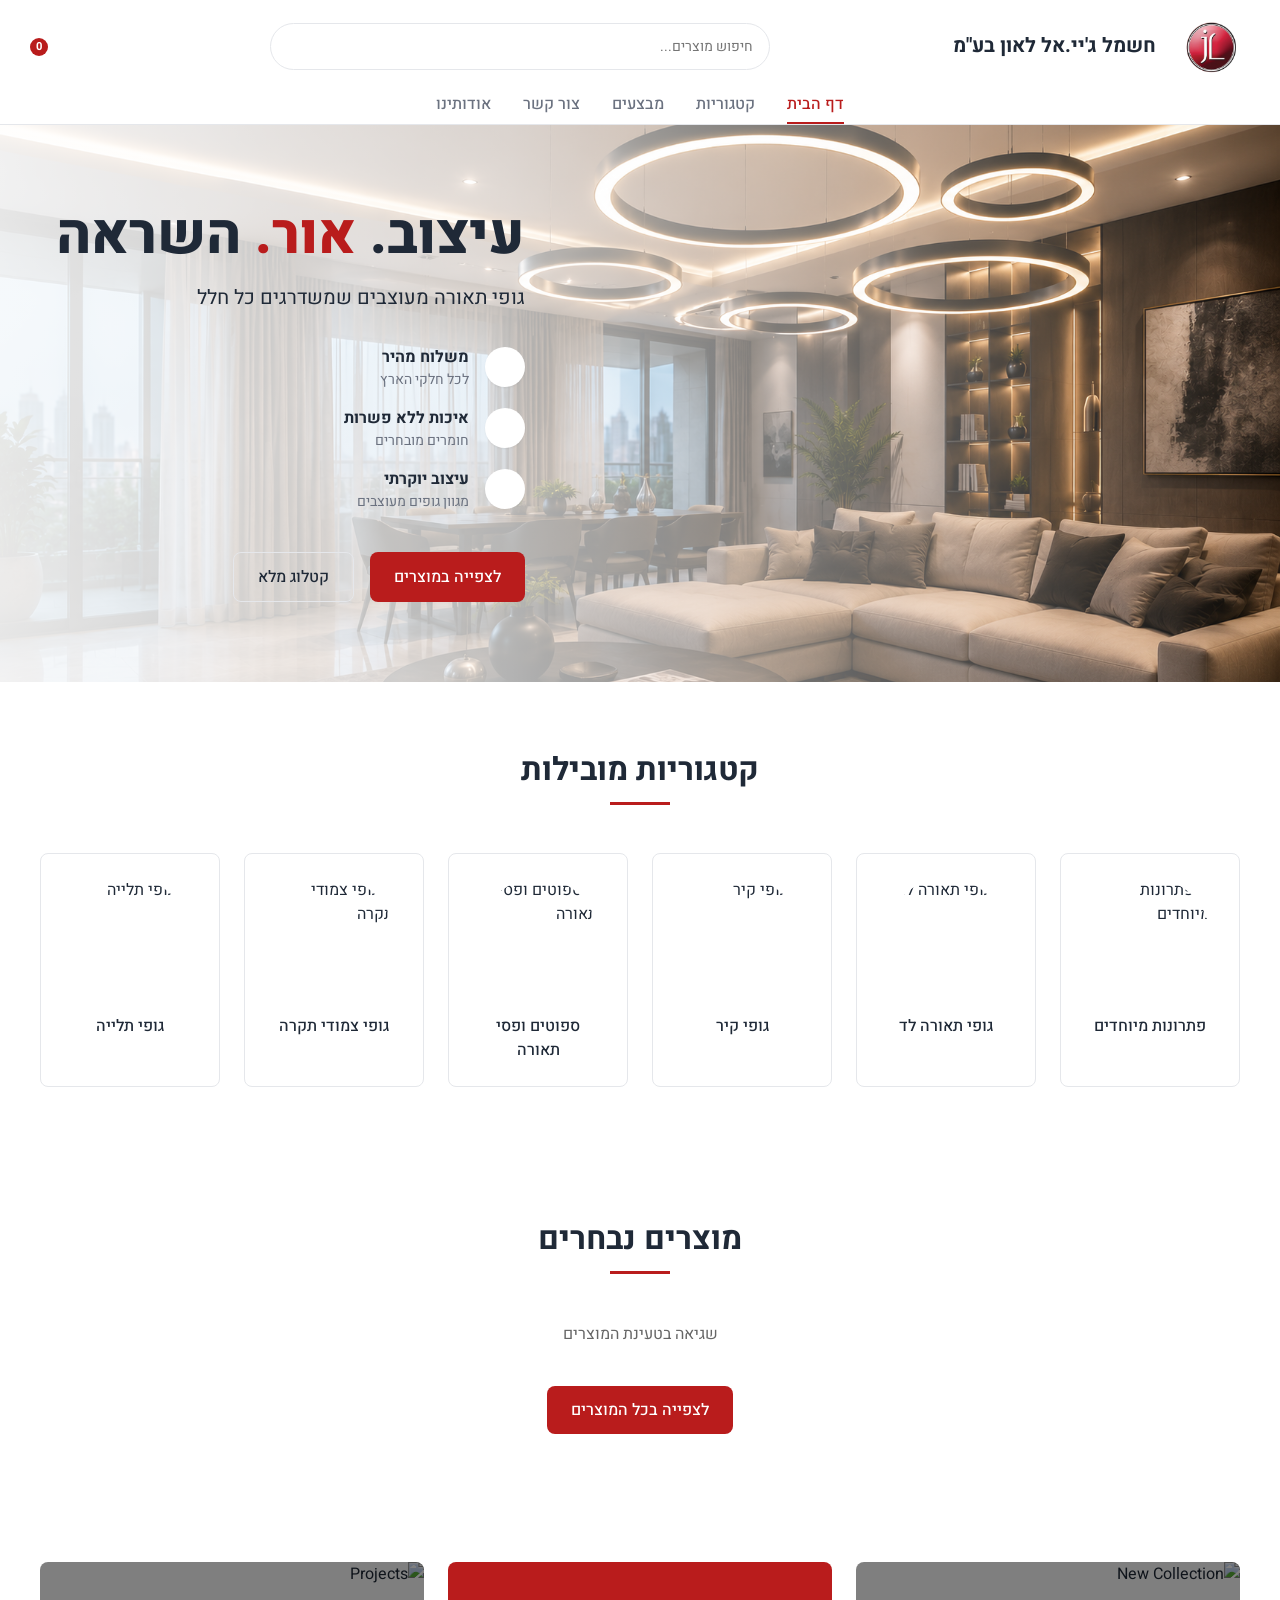
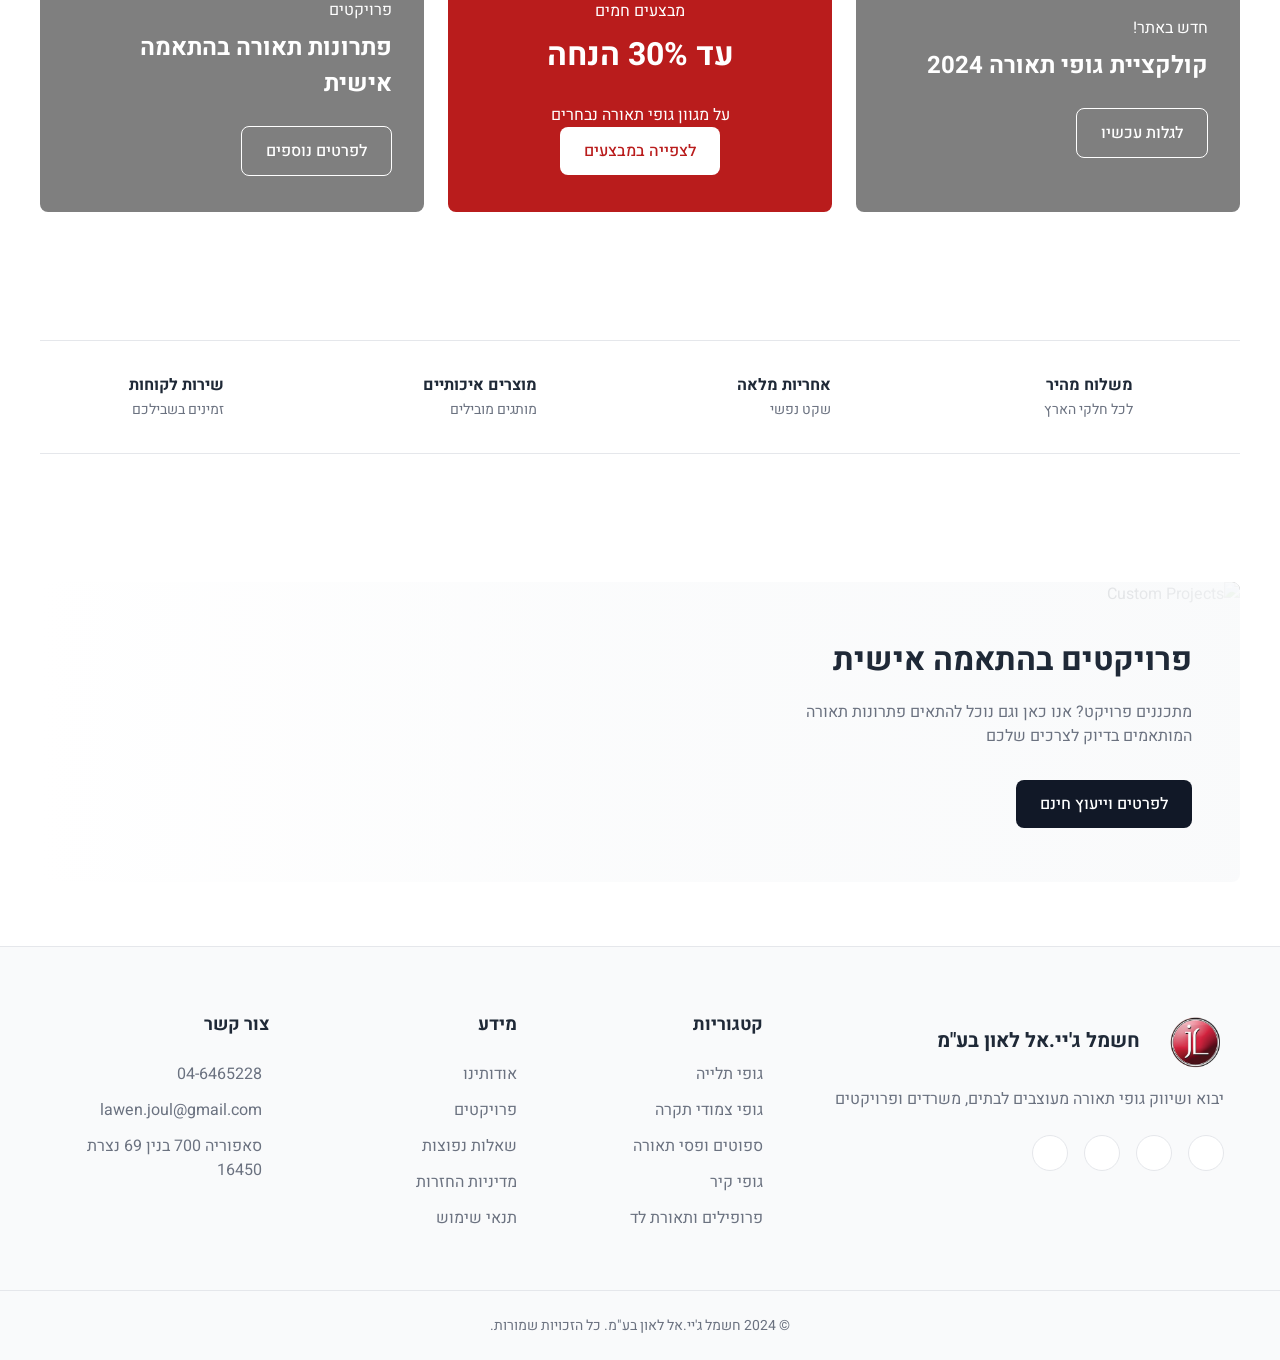
==== index.html @ 1ce2e482 "Add cache-busters to js files to override Vercel 24h cache" ====
<!DOCTYPE html>
<html lang="he" dir="rtl">

<head>
  <meta charset="UTF-8">
  <meta name="viewport" content="width=device-width, initial-scale=1.0">
  <title>חשמל ג'יי.אל לאון בע"מ | JL</title>

  <!-- Fonts -->
  <link rel="preconnect" href="https://fonts.googleapis.com">
  <link rel="preconnect" href="https://fonts.gstatic.com" crossorigin>
  <link href="https://fonts.googleapis.com/css2?family=Heebo:wght@300;400;500;700;800&display=swap" rel="stylesheet">

  <!-- Icons -->
  <script src="https://unpkg.com/@phosphor-icons/web"></script>

  <!-- Custom CSS -->
  <link rel="stylesheet" href="styles.css">
</head>

<body>

  <!-- Header -->
  <header class="header">
    <div class="header-top container">
      <div class="logo">
        <img src="image/Electric jl.png" alt="JL Logo" class="logo-img">
        <span class="logo-text">חשמל ג'יי.אל לאון בע"מ</span>
      </div>

      <div class="search-bar">
        <input type="text" placeholder="חיפוש מוצרים...">
        <i class="ph ph-magnifying-glass"></i>
      </div>

      <div class="header-actions">
        <a href="#" class="action-icon"><i class="ph ph-user"></i></a>
        <a href="#" class="action-icon"><i class="ph ph-heart"></i></a>
        <a href="#" class="action-icon cart-action">
          <i class="ph ph-shopping-cart"></i>
          <span class="cart-badge">0</span>
        </a>
      </div>
    </div>

    <nav class="header-nav container">
      <ul>
        <li><a href="index.html" class="active">דף הבית</a></li>
        <li><a href="categories.html">קטגוריות</a></li>
        <li><a href="sales.html">מבצעים</a></li>
        <li><a href="contact.html">צור קשר</a></li>
        <li><a href="about.html">אודותינו</a></li>

      </ul>
    </nav>
  </header>

  <!-- Hero Section -->
  <section class="hero">
    <div class="hero-bg">
      <img src="image/1.png" alt="Hero Background">
    </div>
    <div class="container hero-content">
      <div class="hero-text-box">
        <h1>עיצוב. <span class="text-red">אור.</span> השראה</h1>
        <p class="hero-subtitle">גופי תאורה מעוצבים שמשדרגים כל חלל</p>

        <div class="hero-features">
          <div class="feature-item">
            <div class="feature-icon"><i class="ph ph-truck"></i></div>
            <div class="feature-text">
              <strong>משלוח מהיר</strong>
              <span>לכל חלקי הארץ</span>
            </div>
          </div>
          <div class="feature-item">
            <div class="feature-icon"><i class="ph ph-shield-check"></i></div>
            <div class="feature-text">
              <strong>איכות ללא פשרות</strong>
              <span>חומרים מובחרים</span>
            </div>
          </div>
          <div class="feature-item">
            <div class="feature-icon"><i class="ph ph-sketch-logo"></i></div>
            <div class="feature-text">
              <strong>עיצוב יוקרתי</strong>
              <span>מגוון גופים מעוצבים</span>
            </div>
          </div>
        </div>

        <div class="hero-buttons">
          <a href="#" class="btn btn-primary">לצפייה במוצרים</a>
          <a href="#" class="btn btn-outline">קטלוג מלא</a>
        </div>
      </div>
    </div>
  </section>

  <!-- Top Categories Section -->
  <section class="categories section container">
    <div class="section-header">
      <h2 class="section-title">קטגוריות מובילות</h2>
      <div class="section-line"></div>
    </div>
    <div class="categories-grid">
      <!-- Category 1 -->
      <a href="#" class="category-card">
        <div class="category-img">
          <img src="https://images.unsplash.com/photo-1513506003901-1e6a229e9d15?q=80&w=400&auto=format&fit=crop"
            alt="פתרונות מיוחדים">
        </div>
        <div class="category-title">פתרונות מיוחדים</div>
      </a>
      <!-- Category 2 -->
      <a href="#" class="category-card">
        <div class="category-img">
          <img src="https://images.unsplash.com/photo-1540932239986-30128078f3b5?q=80&w=400&auto=format&fit=crop"
            alt="גופי תאורה לד">
        </div>
        <div class="category-title">גופי תאורה לד</div>
      </a>
      <!-- Category 3 -->
      <a href="#" class="category-card">
        <div class="category-img">
          <img src="https://images.unsplash.com/photo-1505691938895-1758d7feb511?q=80&w=400&auto=format&fit=crop"
            alt="גופי קיר">
        </div>
        <div class="category-title">גופי קיר</div>
      </a>
      <!-- Category 4 -->
      <a href="#" class="category-card">
        <div class="category-img">
          <img src="https://images.unsplash.com/photo-1524061614234-8449637d56ce?q=80&w=400&auto=format&fit=crop"
            alt="ספוטים ופסי תאורה">
        </div>
        <div class="category-title">ספוטים ופסי תאורה</div>
      </a>
      <!-- Category 5 -->
      <a href="#" class="category-card">
        <div class="category-img">
          <img src="https://images.unsplash.com/photo-1519710164239-da123dc03ef4?q=80&w=400&auto=format&fit=crop"
            alt="גופי צמודי תקרה">
        </div>
        <div class="category-title">גופי צמודי תקרה</div>
      </a>
      <!-- Category 6 -->
      <a href="#" class="category-card">
        <div class="category-img">
          <img src="https://images.unsplash.com/photo-1565814329452-e1efa11c5e89?q=80&w=400&auto=format&fit=crop"
            alt="גופי תלייה">
        </div>
        <div class="category-title">גופי תלייה</div>
      </a>
    </div>
  </section>

  <!-- Featured Products Section -->
  <section class="featured-products section container">
    <div class="section-header">
      <h2 class="section-title">מוצרים נבחרים</h2>
      <div class="section-line"></div>
    </div>

    <div class="products-grid" id="featured-products-grid">
      <!-- Products loaded dynamically from database -->
      <div class="product-card skeleton-card"><div class="product-img skeleton-img"></div><div class="skeleton-text"></div><div class="skeleton-price"></div></div>
      <div class="product-card skeleton-card"><div class="product-img skeleton-img"></div><div class="skeleton-text"></div><div class="skeleton-price"></div></div>
      <div class="product-card skeleton-card"><div class="product-img skeleton-img"></div><div class="skeleton-text"></div><div class="skeleton-price"></div></div>
      <div class="product-card skeleton-card"><div class="product-img skeleton-img"></div><div class="skeleton-text"></div><div class="skeleton-price"></div></div>
    </div>

    <div class="text-center" style="margin-top: 40px;">
      <a href="#" class="btn btn-primary">לצפייה בכל המוצרים</a>
    </div>
  </section>

  <!-- Promo Banners -->
  <section class="promo-banners section container">
    <div class="banners-grid">
      <!-- Banner 1: New Collection -->
      <div class="banner banner-dark">
        <div class="banner-bg">
          <img src="https://images.unsplash.com/photo-1519710164239-da123dc03ef4?q=80&w=600&auto=format&fit=crop"
            alt="New Collection">
        </div>
        <div class="banner-content">
          <h4>חדש באתר!</h4>
          <h3>קולקציית גופי תאורה 2024</h3>
          <a href="#" class="btn btn-outline-white">לגלות עכשיו</a>
        </div>
      </div>

      <!-- Banner 2: Sale -->
      <div class="banner banner-red">
        <div class="banner-content text-center">
          <h4>מבצעים חמים</h4>
          <h3 class="display-discount">עד 30% הנחה</h3>
          <p>על מגוון גופי תאורה נבחרים</p>
          <a href="#" class="btn btn-white">לצפייה במבצעים</a>
        </div>
      </div>

      <!-- Banner 3: Projects -->
      <div class="banner banner-dark">
        <div class="banner-bg">
          <img src="https://images.unsplash.com/photo-1600585154340-be6161a56a0c?q=80&w=600&auto=format&fit=crop"
            alt="Projects">
        </div>
        <div class="banner-content">
          <h4>פרויקטים</h4>
          <h3>פתרונות תאורה בהתאמה אישית</h3>
          <a href="#" class="btn btn-outline-white">לפרטים נוספים</a>
        </div>
      </div>
    </div>
  </section>

  <!-- Info Bar -->
  <div class="info-bar container section">
    <div class="info-grid">
      <div class="info-item">
        <i class="ph ph-truck"></i>
        <div>
          <strong>משלוח מהיר</strong>
          <span>לכל חלקי הארץ</span>
        </div>
      </div>
      <div class="info-item">
        <i class="ph ph-shield-check"></i>
        <div>
          <strong>אחריות מלאה</strong>
          <span>שקט נפשי</span>
        </div>
      </div>
      <div class="info-item">
        <i class="ph ph-medal"></i>
        <div>
          <strong>מוצרים איכותיים</strong>
          <span>מותגים מובילים</span>
        </div>
      </div>
      <div class="info-item">
        <i class="ph ph-headset"></i>
        <div>
          <strong>שירות לקוחות</strong>
          <span>זמינים בשבילכם</span>
        </div>
      </div>
    </div>
  </div>

  <!-- Custom Projects Section -->
  <section class="custom-projects section container">
    <div class="projects-banner">
      <img src="https://images.unsplash.com/photo-1600607686527-6fb886090705?q=80&w=1600&auto=format&fit=crop"
        alt="Custom Projects" class="projects-bg">
      <div class="projects-content">
        <h2>פרויקטים בהתאמה אישית</h2>
        <p>מתכננים פרויקט? אנו כאן וגם נוכל להתאים פתרונות תאורה המותאמים בדיוק לצרכים שלכם</p>
        <a href="#" class="btn btn-dark">לפרטים וייעוץ חינם</a>
      </div>
    </div>
  </section>

  <!-- Footer -->
  <footer class="footer">
    <div class="container footer-grid">
      <div class="footer-col brand-col">
        <div class="logo">
          <img src="image/Electric jl.png" alt="JL Logo" class="logo-img">
          <span class="logo-text">חשמל ג'יי.אל לאון בע"מ</span>
        </div>
        <p>יבוא ושיווק גופי תאורה מעוצבים לבתים, משרדים ופרויקטים</p>
        <div class="social-links">
          <a href="#"><i class="ph ph-facebook-logo"></i></a>
          <a href="https://www.instagram.com/electric.joullawen/" target="_blank"><i
              class="ph ph-instagram-logo"></i></a>
          <a href="#"><i class="ph ph-whatsapp-logo"></i></a>
          <a href="#"><i class="ph ph-youtube-logo"></i></a>
        </div>
      </div>

      <div class="footer-col">
        <h4>קטגוריות</h4>
        <ul>
          <li><a href="#">גופי תלייה</a></li>
          <li><a href="#">גופי צמודי תקרה</a></li>
          <li><a href="#">ספוטים ופסי תאורה</a></li>
          <li><a href="#">גופי קיר</a></li>
          <li><a href="#">פרופילים ותאורת לד</a></li>
        </ul>
      </div>

      <div class="footer-col">
        <h4>מידע</h4>
        <ul>
          <li><a href="#">אודותינו</a></li>
          <li><a href="#">פרויקטים</a></li>
          <li><a href="#">שאלות נפוצות</a></li>
          <li><a href="#">מדיניות החזרות</a></li>
          <li><a href="#">תנאי שימוש</a></li>
        </ul>
      </div>

      <div class="footer-col">
        <h4>צור קשר</h4>
        <ul class="contact-info">
          <li><i class="ph ph-phone"></i>04-6465228</li>
          <li><i class="ph ph-envelope-simple"></i>lawen.joul@gmail.com</li>
          <li><i class="ph ph-map-pin"></i>סאפוריה 700 בנין 69
            נצרת 16450</li>
        </ul>
      </div>
    </div>
    <div class="footer-bottom">
      <div class="container text-center">
        <p>&copy; 2024 חשמל ג'יי.אל לאון בע"מ. כל הזכויות שמורות.</p>
      </div>
    </div>
  </footer>

  <script src="script.js?v=2"></script>
</body>

</html>
---- styles.css ----
/* Reset and Base Styles */
* {
  margin: 0;
  padding: 0;
  box-sizing: border-box;
}

:root {
  --primary-red: #b91c1c;
  --primary-red-hover: #991b1b;
  --text-dark: #1f2937;
  --text-muted: #6b7280;
  --border-color: #e5e7eb;
  --bg-light: #f9fafb;
  --white: #ffffff;
  --shadow-sm: 0 1px 2px 0 rgba(0, 0, 0, 0.05);
  --shadow-md: 0 4px 6px -1px rgba(0, 0, 0, 0.1), 0 2px 4px -1px rgba(0, 0, 0, 0.06);
  --shadow-lg: 0 10px 15px -3px rgba(0, 0, 0, 0.1), 0 4px 6px -2px rgba(0, 0, 0, 0.05);
  --radius-md: 0.5rem;
  --radius-lg: 1rem;
}

body {
  font-family: 'Heebo', sans-serif;
  color: var(--text-dark);
  background-color: var(--white);
  line-height: 1.5;
  -webkit-font-smoothing: antialiased;
}

a {
  text-decoration: none;
  color: inherit;
  transition: all 0.3s ease;
}

ul {
  list-style: none;
}

img {
  max-width: 100%;
  display: block;
}

.container {
  max-width: 1200px;
  margin: 0 auto;
  padding: 0 1rem;
}

.section {
  padding: 4rem 0;
}

.text-center {
  text-align: center;
}

.text-red {
  color: var(--primary-red);
}

/* Buttons */
.btn {
  display: inline-flex;
  align-items: center;
  justify-content: center;
  padding: 0.75rem 1.5rem;
  font-weight: 500;
  border-radius: var(--radius-md);
  cursor: pointer;
  transition: all 0.3s ease;
  border: none;
  font-family: inherit;
  font-size: 1rem;
}

.btn-primary {
  background-color: var(--primary-red);
  color: var(--white);
}

.btn-primary:hover {
  background-color: var(--primary-red-hover);
}

.btn-outline {
  background-color: transparent;
  color: var(--text-dark);
  border: 1px solid var(--border-color);
}

.btn-outline:hover {
  background-color: var(--bg-light);
}

.btn-outline-white {
  background-color: transparent;
  color: var(--white);
  border: 1px solid var(--white);
}

.btn-outline-white:hover {
  background-color: rgba(255, 255, 255, 0.1);
}

.btn-white {
  background-color: var(--white);
  color: var(--primary-red);
}

.btn-white:hover {
  background-color: var(--bg-light);
}

.btn-dark {
  background-color: #111827;
  color: var(--white);
}

.btn-dark:hover {
  background-color: #000;
}

/* Header */
.header {
  border-bottom: 1px solid var(--border-color);
  background-color: var(--white);
  position: sticky;
  top: 0;
  z-index: 50;
}

.header-top {
  display: flex;
  align-items: center;
  justify-content: space-between;
  padding: 1rem 0;
}

.logo {
  display: flex;
  align-items: center;
  gap: 0.75rem;
}

.logo-img {
  height: 60px; /* Adjusting the height so it looks good next to the text */
  width: auto;
  object-fit: contain;
}

.logo-text {
  font-weight: 700;
  font-size: 1.25rem;
}

.search-bar {
  flex: 1;
  max-width: 500px;
  position: relative;
  margin: 0 2rem;
}

.search-bar input {
  width: 100%;
  padding: 0.75rem 1rem 0.75rem 2.5rem;
  border: 1px solid var(--border-color);
  border-radius: 9999px;
  font-family: inherit;
  font-size: 0.875rem;
  outline: none;
  transition: border-color 0.3s;
}

.search-bar input:focus {
  border-color: var(--primary-red);
}

.search-bar i {
  position: absolute;
  left: 1rem;
  top: 50%;
  transform: translateY(-50%);
  color: var(--text-muted);
  font-size: 1.25rem;
}

.header-actions {
  display: flex;
  align-items: center;
  gap: 1.5rem;
}

.action-icon {
  font-size: 1.5rem;
  color: var(--text-dark);
  position: relative;
}

.action-icon:hover {
  color: var(--primary-red);
}

.cart-action {
  display: flex;
  align-items: center;
}

.cart-badge {
  position: absolute;
  top: -8px;
  right: -8px;
  background-color: var(--primary-red);
  color: var(--white);
  font-size: 0.7rem;
  font-weight: 700;
  width: 18px;
  height: 18px;
  display: flex;
  align-items: center;
  justify-content: center;
  border-radius: 50%;
}

.header-nav {
  padding-bottom: 0.5rem;
}

.header-nav ul {
  display: flex;
  justify-content: center;
  gap: 2rem;
}

.header-nav a {
  font-weight: 500;
  color: var(--text-muted);
  padding: 0.5rem 0;
  position: relative;
}

.header-nav a:hover, .header-nav a.active {
  color: var(--primary-red);
}

.header-nav a.active::after {
  content: '';
  position: absolute;
  bottom: 0;
  left: 0;
  right: 0;
  height: 2px;
  background-color: var(--primary-red);
}

/* Hero Section */
.hero {
  position: relative;
  padding: 5rem 0;
  min-height: 500px;
  display: flex;
  align-items: center;
  overflow: hidden;
}

.hero-bg {
  position: absolute;
  top: 0;
  left: 0;
  width: 100%;
  height: 100%;
  z-index: -1;
}

.hero-bg img {
  width: 100%;
  height: 100%;
  object-fit: cover;
}

.hero-bg::after {
  content: '';
  position: absolute;
  top: 0;
  left: 0;
  width: 100%;
  height: 100%;
  /* Gradient starts on the left (0%) and fades right to make text readable on the left */
  background: linear-gradient(to right, rgba(255,255,255,0.9) 0%, rgba(255,255,255,0.7) 40%, transparent 100%);
}

.hero-content {
  position: relative;
  z-index: 1;
  width: 100%;
  display: flex;
  justify-content: flex-end; /* In RTL, flex-end moves content to the left side */
}

.hero-text-box {
  max-width: 500px;
}

.hero h1 {
  font-size: 3.5rem;
  font-weight: 800;
  line-height: 1.1;
  margin-bottom: 1rem;
}

.hero-subtitle {
  font-size: 1.25rem;
  color: var(--text-dark);
  margin-bottom: 2rem;
}

.hero-features {
  display: flex;
  flex-direction: column;
  gap: 1rem;
  margin-bottom: 2.5rem;
}

.hero-features .feature-item {
  display: flex;
  align-items: center;
  gap: 1rem;
}

.hero-features .feature-icon {
  width: 40px;
  height: 40px;
  border-radius: 50%;
  background-color: var(--white);
  display: flex;
  align-items: center;
  justify-content: center;
  font-size: 1.25rem;
  color: var(--primary-red);
  box-shadow: var(--shadow-sm);
}

.hero-features .feature-text {
  display: flex;
  flex-direction: column;
}

.hero-features .feature-text strong {
  font-size: 1rem;
}

.hero-features .feature-text span {
  font-size: 0.875rem;
  color: var(--text-muted);
}

.hero-buttons {
  display: flex;
  gap: 1rem;
}

/* Sections */
.section-header {
  text-align: center;
  margin-bottom: 3rem;
  display: flex;
  flex-direction: column;
  align-items: center;
}

.section-title {
  font-size: 2rem;
  font-weight: 700;
  margin-bottom: 0.5rem;
}

.section-line {
  width: 60px;
  height: 3px;
  background-color: var(--primary-red);
}

/* Categories Grid */
.categories-grid {
  display: grid;
  grid-template-columns: repeat(auto-fill, minmax(180px, 1fr));
  gap: 1.5rem;
}

.category-card {
  display: flex;
  flex-direction: column;
  align-items: center;
  padding: 1.5rem;
  border: 1px solid var(--border-color);
  border-radius: var(--radius-md);
  transition: all 0.3s;
}

.category-card:hover {
  border-color: var(--primary-red);
  box-shadow: var(--shadow-md);
  transform: translateY(-5px);
}

.category-img {
  width: 120px;
  height: 120px;
  border-radius: 50%;
  overflow: hidden;
  margin-bottom: 1rem;
}

.category-img img {
  width: 100%;
  height: 100%;
  object-fit: cover;
}

.category-title {
  font-weight: 500;
  text-align: center;
}

/* Products Grid */
.products-grid {
  display: grid;
  grid-template-columns: repeat(auto-fill, minmax(250px, 1fr));
  gap: 2rem;
}

.product-card {
  position: relative;
  border: 1px solid var(--border-color);
  border-radius: var(--radius-md);
  padding: 1.5rem;
  display: flex;
  flex-direction: column;
  transition: all 0.3s;
  background-color: var(--white);
}

.product-card:hover {
  box-shadow: var(--shadow-lg);
}

.wishlist-btn {
  position: absolute;
  top: 1rem;
  left: 1rem;
  background: none;
  border: none;
  font-size: 1.25rem;
  color: var(--text-muted);
  cursor: pointer;
  z-index: 10;
  transition: color 0.3s;
}

.wishlist-btn:hover {
  color: var(--primary-red);
}

.product-img {
  height: 200px;
  margin-bottom: 1rem;
  display: flex;
  align-items: center;
  justify-content: center;
}

.product-img img {
  max-height: 100%;
  object-fit: contain;
}

.product-title {
  font-size: 1rem;
  font-weight: 500;
  margin-bottom: 0.5rem;
  text-align: center;
}

.product-price {
  font-size: 1.25rem;
  font-weight: 700;
  margin-bottom: 1.5rem;
  text-align: center;
}

.product-actions {
  display: flex;
  gap: 0.5rem;
  margin-top: auto;
}

.btn-add-cart {
  flex: 1;
  background-color: #111827;
  color: var(--white);
  border: none;
  border-radius: var(--radius-md);
  padding: 0.5rem;
  font-weight: 500;
  cursor: pointer;
  transition: background-color 0.3s;
}

.btn-add-cart:hover {
  background-color: #000;
}

.btn-cart-icon {
  width: 40px;
  background-color: transparent;
  border: 1px solid var(--border-color);
  color: var(--text-dark);
  border-radius: var(--radius-md);
  cursor: pointer;
  display: flex;
  align-items: center;
  justify-content: center;
  font-size: 1.25rem;
  transition: all 0.3s;
}

.btn-cart-icon:hover {
  border-color: var(--primary-red);
  color: var(--primary-red);
}

/* Promo Banners */
.banners-grid {
  display: grid;
  grid-template-columns: repeat(3, 1fr);
  gap: 1.5rem;
}

.banner {
  position: relative;
  height: 250px;
  border-radius: var(--radius-md);
  overflow: hidden;
  display: flex;
  align-items: center;
  justify-content: center;
}

.banner-bg {
  position: absolute;
  top: 0;
  left: 0;
  width: 100%;
  height: 100%;
  z-index: 1;
}

.banner-bg img {
  width: 100%;
  height: 100%;
  object-fit: cover;
}

.banner-bg::after {
  content: '';
  position: absolute;
  top: 0;
  left: 0;
  width: 100%;
  height: 100%;
  background-color: rgba(0,0,0,0.5);
}

.banner-content {
  position: relative;
  z-index: 2;
  padding: 2rem;
  color: var(--white);
  width: 100%;
}

.banner h4 {
  font-size: 1rem;
  font-weight: 400;
  margin-bottom: 0.5rem;
}

.banner h3 {
  font-size: 1.5rem;
  font-weight: 700;
  margin-bottom: 1.5rem;
}

.banner-dark .banner-content {
  text-align: right;
}

.banner-red {
  background-color: var(--primary-red);
}

.display-discount {
  font-size: 2rem !important;
}

/* Info Bar */
.info-grid {
  display: grid;
  grid-template-columns: repeat(4, 1fr);
  gap: 1rem;
  border-top: 1px solid var(--border-color);
  border-bottom: 1px solid var(--border-color);
  padding: 2rem 0;
}

.info-item {
  display: flex;
  align-items: center;
  justify-content: center;
  gap: 1rem;
}

.info-item i {
  font-size: 2rem;
  color: var(--text-dark);
}

.info-item strong {
  display: block;
  font-size: 1rem;
}

.info-item span {
  font-size: 0.875rem;
  color: var(--text-muted);
}

/* Custom Projects */
.projects-banner {
  position: relative;
  border-radius: var(--radius-md);
  overflow: hidden;
  min-height: 300px;
  display: flex;
  align-items: center;
}

.projects-bg {
  position: absolute;
  top: 0;
  left: 0;
  width: 100%;
  height: 100%;
  object-fit: cover;
  z-index: 1;
}

.projects-banner::after {
  content: '';
  position: absolute;
  top: 0;
  left: 0;
  width: 100%;
  height: 100%;
  background: linear-gradient(to left, rgba(249, 250, 251, 0.95), rgba(249, 250, 251, 0.7), transparent);
  z-index: 2;
}

.projects-content {
  position: relative;
  z-index: 3;
  padding: 3rem;
  max-width: 500px;
}

.projects-content h2 {
  font-size: 2rem;
  font-weight: 700;
  margin-bottom: 1rem;
}

.projects-content p {
  margin-bottom: 2rem;
  color: var(--text-muted);
}

/* Footer */
.footer {
  background-color: var(--bg-light);
  border-top: 1px solid var(--border-color);
  padding-top: 4rem;
}

.footer-grid {
  display: grid;
  grid-template-columns: 2fr 1fr 1fr 1fr;
  gap: 2rem;
  margin-bottom: 3rem;
}

.brand-col .logo {
  margin-bottom: 1rem;
}

.brand-col p {
  color: var(--text-muted);
  margin-bottom: 1.5rem;
}

.social-links {
  display: flex;
  gap: 1rem;
}

.social-links a {
  width: 36px;
  height: 36px;
  background-color: var(--white);
  border: 1px solid var(--border-color);
  border-radius: 50%;
  display: flex;
  align-items: center;
  justify-content: center;
  color: var(--text-dark);
}

.social-links a:hover {
  background-color: var(--primary-red);
  color: var(--white);
  border-color: var(--primary-red);
}

.footer-col h4 {
  font-size: 1.125rem;
  font-weight: 700;
  margin-bottom: 1.5rem;
}

.footer-col ul li {
  margin-bottom: 0.75rem;
}

.footer-col ul a {
  color: var(--text-muted);
}

.footer-col ul a:hover {
  color: var(--primary-red);
}

.contact-info li {
  display: flex;
  align-items: center;
  gap: 0.5rem;
  color: var(--text-muted);
}

.contact-info i {
  font-size: 1.25rem;
}

.footer-bottom {
  border-top: 1px solid var(--border-color);
  padding: 1.5rem 0;
  color: var(--text-muted);
  font-size: 0.875rem;
}

/* Categories Page */
.bg-light {
  background-color: var(--bg-light);
}

.page-header {
  margin-bottom: 4rem;
}

.page-title {
  font-size: 2.5rem;
  font-weight: 800;
  margin-bottom: 0.5rem;
}

.page-subtitle {
  color: var(--text-muted);
  font-size: 1.125rem;
}

.category-cards-grid {
  display: grid;
  grid-template-columns: repeat(4, 1fr);
  gap: 1.5rem;
}

.cat-card {
  background-color: var(--white);
  border-radius: var(--radius-lg);
  overflow: hidden;
  box-shadow: var(--shadow-sm);
  transition: transform 0.3s, box-shadow 0.3s;
  display: flex;
  flex-direction: column;
}

.cat-card:hover {
  transform: translateY(-5px);
  box-shadow: var(--shadow-md);
}

.cat-card-img {
  height: 200px;
  width: 100%;
  overflow: hidden;
}

.cat-card-img img {
  width: 100%;
  height: 100%;
  object-fit: cover;
  transition: transform 0.5s ease;
}

.cat-card:hover .cat-card-img img {
  transform: scale(1.05);
}

.cat-card-content {
  padding: 1.5rem;
  display: flex;
  flex-direction: column;
  flex: 1;
}

.cat-card-header {
  display: flex;
  align-items: center;
  justify-content: space-between;
  margin-bottom: 0.5rem;
}

.cat-title-wrap {
  display: flex;
  align-items: center;
  gap: 0.5rem;
}

.cat-icon {
  color: var(--primary-red);
  font-size: 1.5rem;
}

.cat-title {
  font-size: 1.125rem;
  font-weight: 700;
  color: var(--text-dark);
}

.cat-arrow {
  color: var(--primary-red);
  font-size: 1rem;
}

.cat-desc {
  color: var(--text-muted);
  font-size: 0.875rem;
}

/* Sales Page */
.sales-hero {
  background-color: var(--bg-light);
  background-image: url('https://images.unsplash.com/photo-1513694203232-719a280e022f?q=80&w=2000&auto=format&fit=crop');
  background-size: cover;
  background-position: center;
  padding: 4rem 0 6rem;
  text-align: center;
  position: relative;
}

.sales-hero::before {
  content: '';
  position: absolute;
  top: 0; left: 0; right: 0; bottom: 0;
  background-color: rgba(249, 250, 251, 0.9);
}

.sales-hero-content {
  position: relative;
  z-index: 1;
}

.sales-grid {
  display: grid;
  grid-template-columns: repeat(5, 1fr);
  gap: 1rem;
  margin-top: -3rem;
  position: relative;
  z-index: 2;
  margin-bottom: 3rem;
}

.sale-card {
  background: var(--white);
  border-radius: var(--radius-md);
  border: 1px solid var(--border-color);
  padding: 1rem;
  position: relative;
  display: flex;
  flex-direction: column;
  transition: box-shadow 0.3s, border-color 0.3s;
}

.sale-card:hover {
  box-shadow: var(--shadow-lg);
  border-color: var(--primary-red);
}

.sale-badge {
  position: absolute;
  top: 1rem;
  right: 1rem;
  background-color: var(--primary-red);
  color: var(--white);
  padding: 0.25rem 0.5rem;
  border-radius: 4px;
  font-weight: 700;
  font-size: 0.875rem;
  z-index: 2;
}

.sale-card-img {
  height: 180px;
  display: flex;
  align-items: center;
  justify-content: center;
  margin-bottom: 1rem;
  margin-top: 1rem;
}

.sale-card-img img {
  max-height: 100%;
  object-fit: contain;
}

.sale-title {
  font-size: 0.95rem;
  font-weight: 700;
  text-align: center;
  margin-bottom: 0.5rem;
  color: var(--text-dark);
}

.sale-prices {
  display: flex;
  align-items: center;
  justify-content: center;
  gap: 0.75rem;
  margin-bottom: 1.5rem;
}

.price-old {
  color: var(--text-muted);
  text-decoration: line-through;
  font-size: 1rem;
}

.price-new {
  color: var(--primary-red);
  font-size: 1.25rem;
  font-weight: 800;
}

.sale-actions {
  display: flex;
  gap: 0.5rem;
  margin-top: auto;
}

.btn-sale-add {
  flex: 1;
  background-color: var(--primary-red);
  color: var(--white);
  border: none;
  border-radius: 4px;
  display: flex;
  align-items: center;
  justify-content: center;
  gap: 0.5rem;
  font-weight: 500;
  cursor: pointer;
  transition: background-color 0.3s;
  padding: 0.5rem;
}

.btn-sale-add:hover {
  background-color: var(--primary-red-hover);
}

.btn-sale-wishlist {
  width: 40px;
  background: transparent;
  border: 1px solid var(--border-color);
  color: var(--text-dark);
  border-radius: 4px;
  display: flex;
  align-items: center;
  justify-content: center;
  font-size: 1.25rem;
  cursor: pointer;
  transition: all 0.3s;
}

.btn-sale-wishlist:hover {
  border-color: var(--primary-red);
  color: var(--primary-red);
}

/* Weekend Promo Banner */
.promo-weekend {
  background-color: #211c1c;
  border-radius: var(--radius-lg);
  overflow: hidden;
  display: grid;
  grid-template-columns: 1.2fr auto 1fr 1.5fr;
  color: var(--white);
  margin-bottom: 4rem;
  align-items: center;
}

.promo-text {
  padding: 3rem;
}

.promo-text h3 {
  font-size: 1.5rem;
  font-weight: 400;
  margin-bottom: 0.25rem;
}

.promo-text h2 {
  font-size: 3rem;
  font-weight: 800;
  margin-bottom: 0.5rem;
}

.promo-text p {
  color: #d1d5db;
  margin-bottom: 2rem;
  font-size: 1.1rem;
}

.promo-divider {
  width: 1px;
  height: 60%;
  background-color: rgba(255,255,255,0.2);
}

.promo-features {
  display: flex;
  flex-direction: column;
  justify-content: center;
  gap: 1.5rem;
  padding: 2rem;
}

.promo-feature {
  display: flex;
  align-items: center;
  gap: 1rem;
}

.promo-feature i {
  font-size: 2rem;
  color: #fff;
}

.promo-feature-text strong {
  display: block;
  font-weight: 700;
}

.promo-feature-text span {
  font-size: 0.875rem;
  color: #9ca3af;
}

.promo-image {
  height: 100%;
  width: 100%;
  position: relative;
}

.promo-image img {
  width: 100%;
  height: 100%;
  object-fit: cover;
}

.promo-image::after {
  content: '';
  position: absolute;
  top: 0; left: 0; right: 0; bottom: 0;
  background: linear-gradient(to left, transparent, #211c1c 90%);
}

/* Contact Page */
.contact-page {
  padding: 4rem 0 6rem;
}

.contact-grid {
  display: grid;
  grid-template-columns: 1fr 1fr;
  gap: 4rem;
}

.contact-form-side {
  display: flex;
  flex-direction: column;
}

.contact-form-side h1 {
  font-size: 2.5rem;
  font-weight: 800;
  text-align: center;
  margin-bottom: 0.5rem;
}

.contact-form-side p {
  text-align: center;
  color: var(--text-muted);
  margin-bottom: 2.5rem;
  line-height: 1.6;
}

.contact-form {
  display: flex;
  flex-direction: column;
  gap: 1rem;
  margin-bottom: 3rem;
}

.form-row {
  display: grid;
  grid-template-columns: 1fr 1fr;
  gap: 1rem;
}

.contact-form input,
.contact-form textarea {
  width: 100%;
  padding: 1rem;
  border: 1px solid var(--border-color);
  border-radius: var(--radius-md);
  font-family: inherit;
  font-size: 1rem;
  background-color: var(--white);
  outline: none;
  transition: border-color 0.3s;
}

.contact-form input:focus,
.contact-form textarea:focus {
  border-color: var(--primary-red);
}

.contact-form textarea {
  height: 150px;
  resize: vertical;
}

.btn-submit-contact {
  width: 100%;
  background-color: #b91c1c;
  color: var(--white);
  padding: 1rem;
  border: none;
  border-radius: var(--radius-md);
  font-size: 1.125rem;
  font-weight: 700;
  display: flex;
  align-items: center;
  justify-content: center;
  gap: 0.5rem;
  cursor: pointer;
  transition: background-color 0.3s;
}

.btn-submit-contact:hover {
  background-color: #991b1b;
}

.contact-features {
  display: grid;
  grid-template-columns: repeat(3, 1fr);
  gap: 1rem;
}

.contact-feature-card {
  background-color: rgba(0,0,0,0.03);
  padding: 1.5rem 1rem;
  border-radius: var(--radius-md);
  text-align: center;
  display: flex;
  flex-direction: column;
  align-items: center;
}

.contact-feature-card i {
  font-size: 2rem;
  color: var(--text-dark);
  margin-bottom: 1rem;
}

.contact-feature-card strong {
  font-size: 0.95rem;
  display: block;
  margin-bottom: 0.25rem;
}

.contact-feature-card span {
  font-size: 0.85rem;
  color: var(--text-muted);
}

.contact-info-side {
  display: flex;
  flex-direction: column;
}

.contact-image {
  width: 100%;
  border-radius: var(--radius-lg);
  overflow: hidden;
  margin-bottom: 2rem;
}

.contact-image img {
  width: 100%;
  height: auto;
  object-fit: cover;
}

.contact-details-list {
  display: flex;
  flex-direction: column;
}

.contact-detail-item {
  display: flex;
  align-items: center;
  gap: 1.5rem;
  padding: 1.5rem 0;
  border-bottom: 1px solid var(--border-color);
}

.contact-detail-item:last-child {
  border-bottom: none;
}

.detail-text {
  display: flex;
  flex-direction: column;
}

.detail-text strong {
  font-size: 1.125rem;
  font-weight: 700;
}

.detail-text span {
  font-size: 0.875rem;
  color: var(--text-muted);
}

.detail-icon {
  width: 50px;
  height: 50px;
  background-color: #f6ebe6;
  border-radius: 50%;
  display: flex;
  align-items: center;
  justify-content: center;
  font-size: 1.5rem;
  color: var(--text-dark);
}

/* About Page */
.about-hero {
  position: relative;
  background-color: var(--bg-light);
  display: grid;
  grid-template-columns: 1fr 1fr;
  align-items: center;
  min-height: 550px;
}
.about-hero-bg {
  position: absolute;
  top: 0; left: 0; width: 100%; height: 100%;
  z-index: 1;
  display: flex;
}
.about-hero-bg-color {
  flex: 1;
  background-color: var(--bg-light);
}
.about-hero-bg-img {
  flex: 1;
  position: relative;
}
.about-hero-bg-img img {
  width: 100%; height: 100%; object-fit: cover;
}
.about-hero-bg-img::after {
  content: '';
  position: absolute;
  top: 0; left: 0; right: 0; bottom: 0;
  background: linear-gradient(to right, transparent, var(--bg-light));
}
.about-hero-content {
  position: relative;
  z-index: 2;
  padding: 4rem 2rem 4rem 0;
}
.about-hero-title {
  font-size: 3rem;
  font-weight: 800;
  margin-bottom: 1.5rem;
}
.about-hero-text {
  font-size: 1.1rem;
  color: var(--text-dark);
  margin-bottom: 1rem;
  line-height: 1.6;
  max-width: 600px;
}
.about-hero-divider {
  width: 40px;
  height: 3px;
  background-color: var(--primary-red);
  margin: 2rem 0;
}
.about-hero-features {
  display: flex;
  gap: 2.5rem;
}
.about-hero-feature {
  display: flex;
  flex-direction: column;
  align-items: center;
  text-align: center;
}
.about-hero-feature i {
  font-size: 2rem;
  color: var(--text-dark);
  margin-bottom: 0.5rem;
}
.about-hero-feature strong {
  font-size: 0.95rem;
  margin-bottom: 0.25rem;
}
.about-hero-feature span {
  font-size: 0.85rem;
  color: var(--text-muted);
}

.about-stats {
  background-color: #f7ebe6;
  padding: 3rem 0;
}
.about-stats-grid {
  display: grid;
  grid-template-columns: repeat(4, 1fr);
  gap: 2rem;
}
.about-stat-item {
  display: flex;
  align-items: center;
  justify-content: center;
  gap: 1.5rem;
}
.about-stat-item i {
  font-size: 3rem;
  color: var(--primary-red);
}
.about-stat-text {
  display: flex;
  flex-direction: column;
}
.about-stat-text strong {
  font-size: 1.5rem;
  font-weight: 800;
  color: var(--text-dark);
}
.about-stat-text span {
  font-size: 0.95rem;
  color: var(--text-dark);
}

.about-why-us {
  padding: 5rem 0;
  background-color: var(--bg-light);
}
.about-why-header {
  text-align: center;
  margin-bottom: 4rem;
}
.about-why-header h2 {
  font-size: 2.5rem;
  font-weight: 800;
  margin-bottom: 0.5rem;
}
.about-why-line {
  width: 60px;
  height: 3px;
  background-color: var(--primary-red);
  margin: 0 auto;
}
.about-why-grid {
  display: grid;
  grid-template-columns: repeat(4, 1fr);
  gap: 1.5rem;
}
.about-why-card {
  background-color: var(--white);
  padding: 2.5rem 1.5rem;
  border-radius: var(--radius-md);
  text-align: center;
  box-shadow: var(--shadow-sm);
  transition: transform 0.3s;
}
.about-why-card:hover {
  transform: translateY(-5px);
  box-shadow: var(--shadow-md);
}
.about-why-card i {
  font-size: 2.5rem;
  color: var(--primary-red);
  margin-bottom: 1rem;
}
.about-why-card h3 {
  font-size: 1.1rem;
  font-weight: 700;
  margin-bottom: 1rem;
}
.about-why-card p {
  font-size: 0.95rem;
  color: var(--text-muted);
  line-height: 1.5;
}

/* Responsive */
@media (max-width: 1200px) {
  .category-cards-grid {
    grid-template-columns: repeat(3, 1fr);
  }
  .sales-grid {
    grid-template-columns: repeat(3, 1fr);
  }
  .promo-weekend {
    grid-template-columns: 1fr;
  }
  .promo-divider, .promo-image {
    display: none;
  }
}

@media (max-width: 992px) {
  .about-hero { grid-template-columns: 1fr; }
  .about-hero-bg { display: none; }
  .about-stats-grid { grid-template-columns: repeat(2, 1fr); gap: 1rem; }
  .about-why-grid { grid-template-columns: repeat(2, 1fr); }
  .banners-grid {
    grid-template-columns: 1fr;
  }
  .info-grid {
    grid-template-columns: repeat(2, 1fr);
  }
  .footer-grid {
    grid-template-columns: repeat(2, 1fr);
  }
  .hero {
    min-height: 400px;
  }
  .hero-bg::after {
    background: rgba(255,255,255,0.85);
  }
  .category-cards-grid {
    grid-template-columns: repeat(2, 1fr);
  }
}

@media (max-width: 768px) {
  .about-stats-grid { grid-template-columns: 1fr; }
  .about-why-grid { grid-template-columns: 1fr; }
  .header-top {
    flex-direction: column;
    gap: 1rem;
  }
  .search-bar {
    width: 100%;
    margin: 0;
  }
  .header-nav ul {
    overflow-x: auto;
    justify-content: flex-start;
    padding-bottom: 1rem;
  }
  .header-nav ul::-webkit-scrollbar {
    display: none;
  }
  .hero h1 {
    font-size: 2.5rem;
  }
  .footer-grid {
    grid-template-columns: 1fr;
  }
}

/* ─── DYNAMIC PRODUCTS (live from database) ─── */
.product-price-wrap {
  display: flex;
  align-items: center;
  justify-content: center;
  gap: 0.75rem;
  margin-bottom: 1.5rem;
  flex-wrap: wrap;
}

.product-original-price {
  font-size: 0.95rem;
  color: var(--text-muted);
  text-decoration: line-through;
}

.out-of-stock-badge {
  position: absolute;
  top: 0.75rem;
  right: 0.75rem;
  background: #f1f5f9;
  color: #64748b;
  font-size: 0.75rem;
  font-weight: 700;
  padding: 0.2rem 0.6rem;
  border-radius: 99px;
  z-index: 5;
}

.btn-add-cart:disabled,
.btn-cart-icon:disabled {
  opacity: 0.4;
  cursor: not-allowed;
}

/* ─── SKELETON LOADING ─── */
@keyframes skeleton-pulse {
  0%, 100% { opacity: 1; }
  50% { opacity: 0.4; }
}

.skeleton-card {
  animation: skeleton-pulse 1.5s ease-in-out infinite;
  pointer-events: none;
}

.skeleton-img {
  background: #e5e7eb;
  border-radius: var(--radius-md);
}

.skeleton-text {
  height: 1rem;
  background: #e5e7eb;
  border-radius: 4px;
  margin: 1rem 2rem 0.5rem;
}

.skeleton-price {
  height: 1.5rem;
  background: #e5e7eb;
  border-radius: 4px;
  margin: 0.5rem 3rem 1.5rem;
}

/* ─── PRODUCT DETAIL PAGE ─── */
.product-page {
  padding: 4rem 0;
}
.product-detail-grid {
  display: grid;
  grid-template-columns: 1fr 1fr;
  gap: 3rem;
  align-items: flex-start;
}
@media (max-width: 768px) {
  .product-detail-grid {
    grid-template-columns: 1fr;
    gap: 2rem;
  }
}
.product-gallery {
  display: flex;
  flex-direction: column;
  gap: 1rem;
}
.main-image-wrap {
  width: 100%;
  aspect-ratio: 1;
  border: 1px solid var(--border-color);
  border-radius: var(--radius-md);
  overflow: hidden;
  background: var(--white);
  display: flex;
  align-items: center;
  justify-content: center;
}
.main-image-wrap img {
  max-width: 100%;
  max-height: 100%;
  object-fit: contain;
}
.thumbnails {
  display: flex;
  gap: 1rem;
  overflow-x: auto;
  padding-bottom: 0.5rem;
}
.thumbnails::-webkit-scrollbar {
  height: 6px;
}
.thumbnails::-webkit-scrollbar-thumb {
  background: var(--border-color);
  border-radius: 4px;
}
.thumbnail {
  flex: 0 0 80px;
  width: 80px;
  height: 80px;
  border: 2px solid transparent;
  border-radius: var(--radius-sm);
  cursor: pointer;
  overflow: hidden;
  background: var(--white);
  transition: border-color 0.2s;
}
.thumbnail.active {
  border-color: var(--primary-red);
}
.thumbnail img {
  width: 100%;
  height: 100%;
  object-fit: contain;
}
.product-info {
  display: flex;
  flex-direction: column;
}
.product-info h1 {
  font-size: 2.5rem;
  font-weight: 800;
  margin-bottom: 0.5rem;
}
.product-info .price {
  font-size: 2rem;
  font-weight: 700;
  color: var(--primary-red);
  display: flex;
  align-items: center;
  gap: 1rem;
}
.product-info .original-price {
  font-size: 1.25rem;
  color: var(--text-muted);
  text-decoration: line-through;
}
.product-info .desc {
  font-size: 1.1rem;
  color: var(--text-dark);
  line-height: 1.6;
}
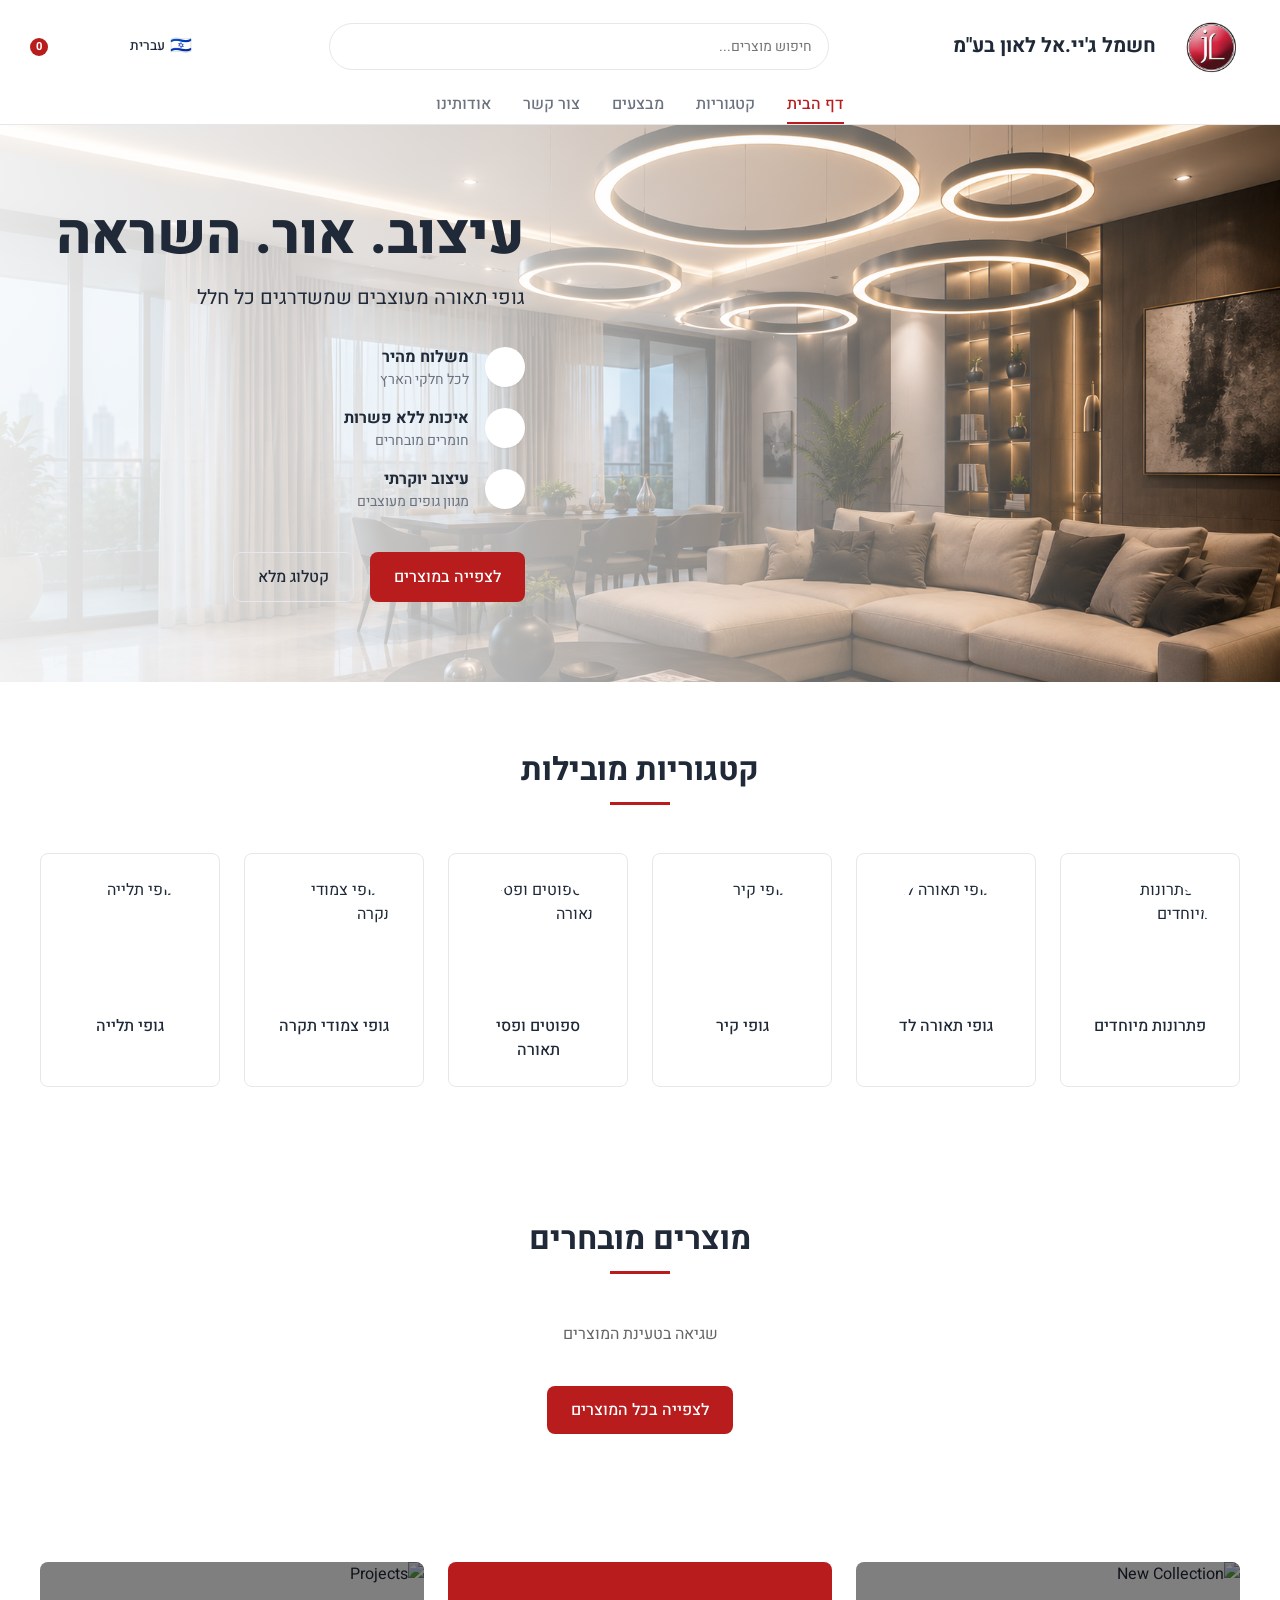
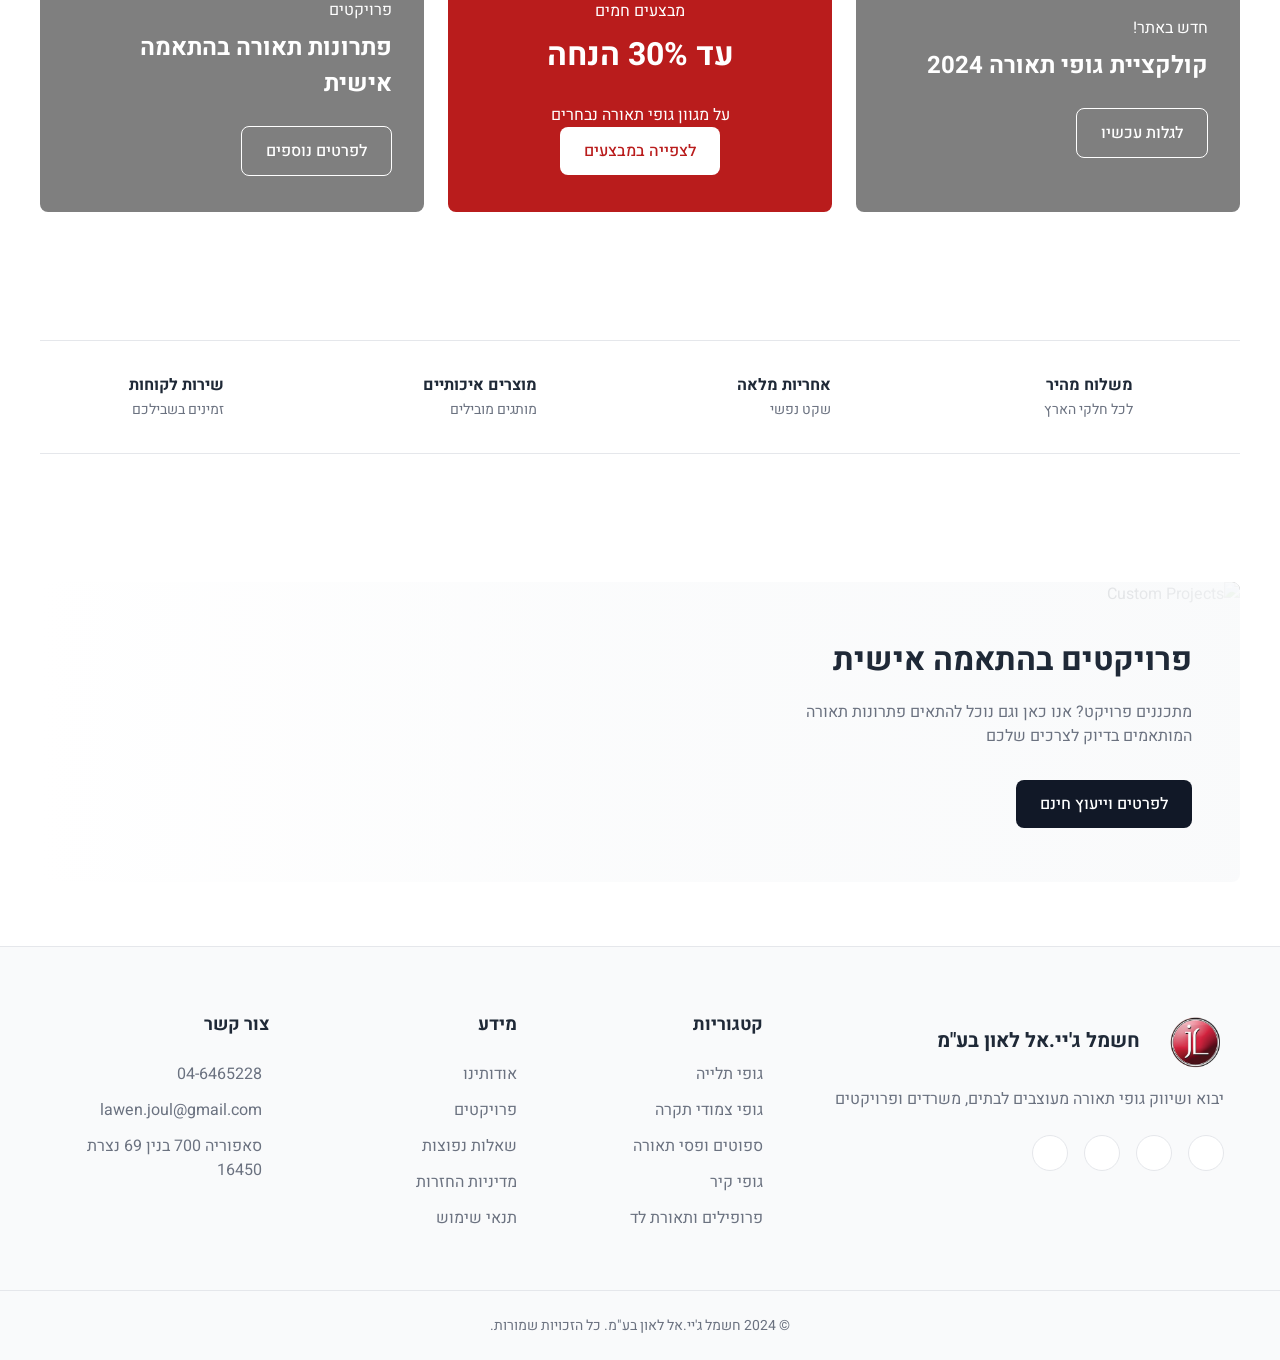
==== commit 64147f7c: "Add multilingual support: Hebrew (default), Arabic, Russian with language switcher in all pages and " ====
--- a/index.html
+++ b/index.html
@@ -15,7 +15,8 @@
   <script src="https://unpkg.com/@phosphor-icons/web"></script>
 
   <!-- Custom CSS -->
-  <link rel="stylesheet" href="styles.css">
+  <link rel="stylesheet" href="styles.css?v=5">
+  <link rel="stylesheet" href="i18n.css">
 </head>
 
 <body>
@@ -29,7 +30,7 @@
       </div>
 
       <div class="search-bar">
-        <input type="text" placeholder="חיפוש מוצרים...">
+        <input type="text" data-i18n-placeholder="searchPlaceholder" placeholder="חיפוש מוצרים...">
         <i class="ph ph-magnifying-glass"></i>
       </div>
 
@@ -45,12 +46,11 @@
 
     <nav class="header-nav container">
       <ul>
-        <li><a href="index.html" class="active">דף הבית</a></li>
-        <li><a href="categories.html">קטגוריות</a></li>
-        <li><a href="sales.html">מבצעים</a></li>
-        <li><a href="contact.html">צור קשר</a></li>
-        <li><a href="about.html">אודותינו</a></li>
-
+        <li><a href="index.html" class="active" data-i18n="navHome">דף הבית</a></li>
+        <li><a href="categories.html" data-i18n="navCategories">קטגוריות</a></li>
+        <li><a href="sales.html" data-i18n="navSales">מבצעים</a></li>
+        <li><a href="contact.html" data-i18n="navContact">צור קשר</a></li>
+        <li><a href="about.html" data-i18n="navAbout">אודותינו</a></li>
       </ul>
     </nav>
   </header>
@@ -62,36 +62,36 @@
     </div>
     <div class="container hero-content">
       <div class="hero-text-box">
-        <h1>עיצוב. <span class="text-red">אור.</span> השראה</h1>
-        <p class="hero-subtitle">גופי תאורה מעוצבים שמשדרגים כל חלל</p>
+        <h1 data-i18n="heroTitle">עיצוב. <span class="text-red">אור.</span> השראה</h1>
+        <p class="hero-subtitle" data-i18n="heroSubtitle">גופי תאורה מעוצבים שמשדרגים כל חלל</p>
 
         <div class="hero-features">
           <div class="feature-item">
             <div class="feature-icon"><i class="ph ph-truck"></i></div>
             <div class="feature-text">
-              <strong>משלוח מהיר</strong>
-              <span>לכל חלקי הארץ</span>
+              <strong data-i18n="heroFeat1Title">משלוח מהיר</strong>
+              <span data-i18n="heroFeat1Sub">לכל חלקי הארץ</span>
             </div>
           </div>
           <div class="feature-item">
             <div class="feature-icon"><i class="ph ph-shield-check"></i></div>
             <div class="feature-text">
-              <strong>איכות ללא פשרות</strong>
-              <span>חומרים מובחרים</span>
+              <strong data-i18n="heroFeat2Title">איכות ללא פשרות</strong>
+              <span data-i18n="heroFeat2Sub">חומרים מובחרים</span>
             </div>
           </div>
           <div class="feature-item">
             <div class="feature-icon"><i class="ph ph-sketch-logo"></i></div>
             <div class="feature-text">
-              <strong>עיצוב יוקרתי</strong>
-              <span>מגוון גופים מעוצבים</span>
+              <strong data-i18n="heroFeat3Title">עיצוב יוקרתי</strong>
+              <span data-i18n="heroFeat3Sub">מגוון גופים מעוצבים</span>
             </div>
           </div>
         </div>
 
         <div class="hero-buttons">
-          <a href="#" class="btn btn-primary">לצפייה במוצרים</a>
-          <a href="#" class="btn btn-outline">קטלוג מלא</a>
+          <a href="#" class="btn btn-primary" data-i18n="heroBtnView">לצפייה במוצרים</a>
+          <a href="#" class="btn btn-outline" data-i18n="heroBtnCatalog">קטלוג מלא</a>
         </div>
       </div>
     </div>
@@ -158,7 +158,7 @@
   <!-- Featured Products Section -->
   <section class="featured-products section container">
     <div class="section-header">
-      <h2 class="section-title">מוצרים נבחרים</h2>
+      <h2 class="section-title" data-i18n="featuredTitle">מוצרים נבחרים</h2>
       <div class="section-line"></div>
     </div>
 
@@ -320,7 +320,8 @@
     </div>
   </footer>
 
-  <script src="script.js?v=2"></script>
+  <script src="i18n.js"></script>
+  <script src="script.js?v=6"></script>
 </body>
 
 </html>
--- a/styles.css
+++ b/styles.css
@@ -1680,3 +1680,352 @@
   line-height: 1.6;
 }
 
+
+/* PRODUCT DETAIL NEW DESIGN */
+.breadcrumb-nav { display: flex; gap: 0.5rem; align-items: center; color: #64748b; font-size: 0.9rem; margin-bottom: 2rem; }
+.breadcrumb-nav a { color: #64748b; text-decoration: none; }
+.breadcrumb-nav .current { color: #0f172a; font-weight: 500; }
+
+.product-top-grid { display: grid; grid-template-columns: 1.2fr 1fr; gap: 4rem; margin-bottom: 4rem; }
+
+.product-images-section { display: flex; gap: 1rem; }
+.thumbnail-list { display: flex; flex-direction: column; gap: 1rem; width: 80px; }
+.thumb-item { width: 80px; height: 80px; border-radius: 8px; border: 1px solid #e2e8f0; overflow: hidden; cursor: pointer; opacity: 0.6; transition: 0.3s; }
+.thumb-item.active { border: 2px solid var(--primary-red); opacity: 1; }
+.thumb-item img { width: 100%; height: 100%; object-fit: cover; }
+
+.main-image { flex: 1; border-radius: 12px; overflow: hidden; background: #f8fafc; }
+.main-image img { width: 100%; height: 100%; object-fit: cover; }
+
+.product-info-section { position: relative; }
+.wishlist-icon-top { position: absolute; top: 0; left: 0; width: 40px; height: 40px; border: 1px solid #e2e8f0; border-radius: 8px; display: flex; align-items: center; justify-content: center; cursor: pointer; font-size: 1.2rem; transition: 0.2s; }
+.wishlist-icon-top:hover { border-color: var(--primary-red); color: var(--primary-red); }
+
+.category-tag { color: var(--primary-red); font-weight: 600; font-size: 0.95rem; margin-bottom: 0.5rem; }
+.product-main-title { font-size: 2rem; font-weight: 800; color: #0f172a; margin-bottom: 0.5rem; }
+.product-reviews { display: flex; gap: 0.5rem; align-items: center; margin-bottom: 1.5rem; }
+.product-reviews .stars { color: #eab308; display: flex; gap: 0.2rem; }
+.product-reviews .review-count { color: #64748b; font-size: 0.9rem; }
+
+.product-short-desc { color: #475569; line-height: 1.6; margin-bottom: 1.5rem; }
+
+.product-price-row { display: flex; align-items: center; gap: 1rem; margin-bottom: 0.2rem; }
+.discount-badge { background: var(--primary-red); color: white; padding: 4px 12px; border-radius: 4px; font-weight: bold; font-size: 1.1rem; }
+.current-price { font-size: 2.5rem; font-weight: 800; color: var(--primary-red); }
+.old-price { font-size: 1.2rem; color: #94a3b8; text-decoration: line-through; margin-top: 0.5rem; }
+.tax-shipping-note { color: #475569; font-size: 0.9rem; margin-bottom: 1.5rem; }
+
+.divider { height: 1px; background: #e2e8f0; margin: 1.5rem 0; }
+
+.variant-group { margin-bottom: 1.5rem; }
+.variant-group label { display: block; font-weight: 600; margin-bottom: 0.8rem; font-size: 0.95rem; }
+.variant-options { display: flex; gap: 0.8rem; flex-wrap: wrap; }
+.variant-btn { border: 1px solid #e2e8f0; background: white; padding: 0.6rem 1.5rem; border-radius: 6px; font-size: 0.95rem; cursor: pointer; display: flex; align-items: center; gap: 0.5rem; color: #334155; transition: 0.2s; }
+.variant-btn:hover { border-color: #cbd5e1; }
+.variant-btn.active { border-color: var(--primary-red); color: var(--primary-red); font-weight: 600; }
+.color-dot { width: 12px; height: 12px; border-radius: 50%; display: inline-block; }
+.color-dot.black { background: #000; }
+.color-dot.gold { background: #eab308; }
+.color-dot.white { background: #fff; border: 1px solid #e2e8f0; }
+
+.quantity-add-row { display: flex; gap: 1rem; align-items: stretch; margin-top: 2rem; margin-bottom: 1rem; height: 50px; }
+.quantity-selector { display: flex; border: 1px solid #e2e8f0; border-radius: 6px; width: 120px; overflow: hidden; }
+.qty-btn { background: white; border: none; width: 40px; cursor: pointer; font-size: 1.2rem; color: #64748b; }
+.qty-input { width: 40px; border: none; border-right: 1px solid #e2e8f0; border-left: 1px solid #e2e8f0; text-align: center; font-weight: 600; font-size: 1.1rem; }
+.btn-add-main { flex: 1; background: var(--primary-red); color: white; border: none; border-radius: 6px; font-size: 1.2rem; font-weight: 700; cursor: pointer; display: flex; justify-content: center; align-items: center; gap: 0.5rem; transition: 0.2s; }
+.btn-add-main:hover { background: #991b1b; }
+
+.btn-buy-now { width: 100%; background: white; color: #0f172a; border: 1px solid #e2e8f0; padding: 1rem; border-radius: 6px; font-size: 1.1rem; font-weight: 700; cursor: pointer; transition: 0.2s; margin-bottom: 2rem; }
+.btn-buy-now:hover { border-color: var(--primary-red); color: var(--primary-red); }
+
+.trust-badges-box { background: #f8fafc; border-radius: 8px; padding: 1.5rem; display: flex; justify-content: space-between; gap: 1rem; }
+.trust-badge { display: flex; align-items: center; gap: 0.8rem; }
+.trust-badge i { font-size: 1.8rem; color: #64748b; }
+.trust-text { display: flex; flex-direction: column; }
+.trust-text strong { font-size: 0.9rem; color: #0f172a; }
+.trust-text span { font-size: 0.8rem; color: #64748b; }
+
+.product-bottom-grid { display: grid; grid-template-columns: 1fr 2fr; gap: 4rem; margin-top: 4rem; border-top: 1px solid #e2e8f0; padding-top: 4rem; }
+
+.technical-details h3 { font-size: 1.3rem; margin-bottom: 1.5rem; font-weight: 700; color: #0f172a; }
+.tech-row { display: flex; justify-content: space-between; padding: 0.8rem 0; border-bottom: 1px solid #f1f5f9; font-size: 0.95rem; }
+.tech-row span { color: #64748b; }
+.tech-row strong { color: #0f172a; font-weight: 500; }
+
+.product-tabs-header { display: flex; border-bottom: 1px solid #e2e8f0; margin-bottom: 2rem; gap: 2rem; }
+.tab-btn { background: none; border: none; padding: 1rem 0; font-size: 1.1rem; font-weight: 500; color: #64748b; cursor: pointer; position: relative; }
+.tab-btn.active { color: var(--primary-red); font-weight: 700; }
+.tab-btn.active::after { content: ''; position: absolute; bottom: -1px; left: 0; right: 0; height: 2px; background: var(--primary-red); }
+.tab-content { color: #475569; line-height: 1.8; }
+
+@media (max-width: 900px) {
+  .product-top-grid, .product-bottom-grid { grid-template-columns: 1fr; gap: 2rem; }
+  .trust-badges-box { flex-direction: column; gap: 1.5rem; }
+  .product-images-section { flex-direction: column-reverse; }
+  .thumbnail-list { flex-direction: row; width: 100%; overflow-x: auto; }
+  .thumb-item { flex: 0 0 80px; }
+}
+
+/* PRODUCT IMAGE HOVER SWAP */
+.product-img { position: relative; overflow: hidden; }
+.product-img .primary-img { transition: opacity 0.4s ease; width: 100%; height: 100%; object-fit: cover; }
+.product-img .secondary-img { position: absolute; top: 0; left: 0; width: 100%; height: 100%; object-fit: cover; opacity: 0; transition: opacity 0.4s ease; }
+.product-card:hover .product-img .secondary-img { opacity: 1; }
+.product-card:hover .product-img:has(.secondary-img) .primary-img { opacity: 0; }
+
+/* CART DRAWER / CHECKOUT MODAL */
+.cart-overlay {
+  position: fixed;
+  top: 0;
+  left: 0;
+  width: 100%;
+  height: 100%;
+  background: rgba(0, 0, 0, 0.5);
+  z-index: 1000;
+  opacity: 0;
+  visibility: hidden;
+  transition: all 0.3s ease;
+  direction: rtl;
+}
+.cart-overlay.open {
+  opacity: 1;
+  visibility: visible;
+}
+.cart-drawer {
+  position: fixed;
+  top: 0;
+  left: 0;
+  width: 100%;
+  max-width: 480px;
+  height: 100%;
+  background: #fff;
+  z-index: 1001;
+  transform: translateX(-100%);
+  transition: transform 0.3s ease;
+  display: flex;
+  flex-direction: column;
+  box-shadow: 5px 0 25px rgba(0,0,0,0.15);
+}
+.cart-overlay.open .cart-drawer {
+  transform: translateX(0);
+}
+.cart-drawer-header {
+  padding: 1.5rem;
+  border-bottom: 1px solid #f1f5f9;
+  display: flex;
+  justify-content: space-between;
+  align-items: center;
+}
+.cart-drawer-header h2 {
+  font-size: 1.3rem;
+  font-weight: 700;
+  color: #0f172a;
+  margin: 0;
+}
+.cart-drawer-close {
+  background: none;
+  border: none;
+  font-size: 1.5rem;
+  color: #64748b;
+  cursor: pointer;
+  padding: 0.2rem;
+  display: flex;
+  align-items: center;
+  justify-content: center;
+}
+.cart-drawer-body {
+  flex: 1;
+  overflow-y: auto;
+  padding: 1.5rem;
+  display: flex;
+  flex-direction: column;
+  gap: 1.5rem;
+}
+.cart-items-container {
+  display: flex;
+  flex-direction: column;
+  gap: 1rem;
+}
+.cart-item-row {
+  display: flex;
+  gap: 1rem;
+  padding-bottom: 1rem;
+  border-bottom: 1px solid #f1f5f9;
+  align-items: center;
+}
+.cart-item-img {
+  width: 60px;
+  height: 60px;
+  border-radius: 8px;
+  object-fit: cover;
+  border: 1px solid #e2e8f0;
+}
+.cart-item-info {
+  flex: 1;
+  display: flex;
+  flex-direction: column;
+  gap: 0.25rem;
+}
+.cart-item-title {
+  font-weight: 600;
+  font-size: 0.95rem;
+  color: #0f172a;
+}
+.cart-item-meta {
+  font-size: 0.8rem;
+  color: #64748b;
+}
+.cart-item-price {
+  font-weight: 700;
+  color: var(--primary-red);
+  font-size: 0.95rem;
+}
+.cart-item-qty-actions {
+  display: flex;
+  align-items: center;
+  gap: 0.5rem;
+}
+.cart-item-qty-btn {
+  width: 24px;
+  height: 24px;
+  border: 1px solid #cbd5e1;
+  border-radius: 4px;
+  background: #fff;
+  cursor: pointer;
+  display: flex;
+  align-items: center;
+  justify-content: center;
+  font-size: 0.8rem;
+  font-weight: bold;
+}
+.cart-item-qty-val {
+  font-size: 0.9rem;
+  font-weight: 600;
+  color: #0f172a;
+  min-width: 15px;
+  text-align: center;
+}
+.cart-item-remove {
+  background: none;
+  border: none;
+  color: #ef4444;
+  cursor: pointer;
+  font-size: 1.2rem;
+  padding: 0.2rem;
+  display: flex;
+  align-items: center;
+  justify-content: center;
+}
+
+/* Checkout Form CSS */
+.checkout-form-container {
+  border-top: 2px dashed #e2e8f0;
+  padding-top: 1.5rem;
+  margin-top: auto;
+}
+.checkout-form-container h3 {
+  font-size: 1.1rem;
+  font-weight: 700;
+  margin-bottom: 1rem;
+  color: #0f172a;
+}
+.form-row-2 {
+  display: grid;
+  grid-template-columns: 1fr 1fr;
+  gap: 1rem;
+}
+.form-group-checkout {
+  margin-bottom: 1rem;
+  display: flex;
+  flex-direction: column;
+  gap: 0.35rem;
+  text-align: right;
+}
+.form-group-checkout label {
+  font-size: 0.85rem;
+  font-weight: 500;
+  color: #475569;
+}
+.form-group-checkout input {
+  padding: 0.6rem 0.8rem;
+  border: 1px solid #cbd5e1;
+  border-radius: 6px;
+  font-size: 0.95rem;
+  font-family: inherit;
+  width: 100%;
+}
+.form-group-checkout input:focus {
+  outline: none;
+  border-color: var(--primary-red);
+}
+.cart-summary {
+  background: #f8fafc;
+  padding: 1rem;
+  border-radius: 8px;
+  margin-bottom: 1rem;
+}
+.summary-row {
+  display: flex;
+  justify-content: space-between;
+  font-size: 0.9rem;
+  color: #64748b;
+  margin-bottom: 0.5rem;
+}
+.summary-row.total {
+  border-top: 1px solid #e2e8f0;
+  padding-top: 0.5rem;
+  margin-bottom: 0;
+  font-size: 1.1rem;
+  font-weight: 700;
+  color: #0f172a;
+}
+.summary-row.total span:last-child {
+  color: var(--primary-red);
+}
+.btn-checkout-submit {
+  width: 100%;
+  background: var(--primary-red);
+  color: #fff;
+  border: none;
+  padding: 0.8rem;
+  border-radius: 6px;
+  font-weight: 700;
+  font-size: 1rem;
+  cursor: pointer;
+  transition: background-color 0.2s;
+}
+.btn-checkout-submit:hover {
+  background: var(--primary-red-hover);
+}
+.empty-cart-message {
+  text-align: center;
+  color: #64748b;
+  padding: 3rem 0;
+  font-size: 1rem;
+}
+
+/* Success screen */
+.order-success-screen {
+  text-align: center;
+  padding: 3rem 1rem;
+  display: flex;
+  flex-direction: column;
+  align-items: center;
+  gap: 1.2rem;
+}
+.success-icon {
+  font-size: 3.5rem;
+  color: #22c55e;
+}
+.success-order-id {
+  font-size: 1.25rem;
+  font-weight: 700;
+  color: var(--primary-red);
+  background: #fef2f2;
+  padding: 0.6rem 1.2rem;
+  border-radius: 8px;
+  margin: 0.5rem 0;
+  letter-spacing: 0.5px;
+}
+
+
--- a/i18n.css
+++ b/i18n.css
@@ -0,0 +1,156 @@
+/* ─── LANGUAGE SWITCHER STYLES ───────────────────────────────────────────────── */
+
+.lang-switcher {
+  position: relative;
+  display: flex;
+  align-items: center;
+}
+
+.lang-switcher-toggle {
+  display: flex;
+  align-items: center;
+  gap: 0.3rem;
+  background: rgba(255,255,255,0.08);
+  border: 1.5px solid rgba(255,255,255,0.15);
+  border-radius: 20px;
+  padding: 0.3rem 0.75rem;
+  cursor: pointer;
+  color: #1e293b;
+  font-size: 0.85rem;
+  font-family: inherit;
+  font-weight: 500;
+  transition: background 0.2s, border-color 0.2s;
+  white-space: nowrap;
+}
+
+.lang-switcher-toggle:hover {
+  background: rgba(185, 28, 28, 0.08);
+  border-color: var(--primary-red, #b91c1c);
+}
+
+.lang-flag {
+  font-size: 1.1rem;
+  line-height: 1;
+}
+
+.lang-caret {
+  font-size: 0.7rem;
+  transition: transform 0.2s ease;
+  color: #64748b;
+}
+
+.lang-dropdown {
+  position: absolute;
+  top: calc(100% + 8px);
+  right: 0;
+  background: #fff;
+  border: 1px solid #e2e8f0;
+  border-radius: 10px;
+  box-shadow: 0 8px 24px rgba(0, 0, 0, 0.12);
+  z-index: 9999;
+  min-width: 140px;
+  overflow: hidden;
+  opacity: 0;
+  visibility: hidden;
+  transform: translateY(-6px);
+  transition: opacity 0.2s ease, transform 0.2s ease, visibility 0.2s;
+}
+
+[dir="rtl"] .lang-dropdown {
+  right: auto;
+  left: 0;
+}
+
+.lang-dropdown.open {
+  opacity: 1;
+  visibility: visible;
+  transform: translateY(0);
+}
+
+.lang-btn {
+  display: flex;
+  align-items: center;
+  gap: 0.5rem;
+  width: 100%;
+  padding: 0.6rem 1rem;
+  background: none;
+  border: none;
+  cursor: pointer;
+  font-size: 0.9rem;
+  font-family: inherit;
+  color: #475569;
+  text-align: right;
+  direction: rtl;
+  transition: background 0.15s;
+}
+
+.lang-btn:hover {
+  background: #f8fafc;
+  color: var(--primary-red, #b91c1c);
+}
+
+.lang-btn.active {
+  background: #fef2f2;
+  color: var(--primary-red, #b91c1c);
+  font-weight: 600;
+}
+
+/* Admin panel lang switcher */
+.admin-lang-switcher {
+  display: flex;
+  align-items: center;
+  gap: 0.4rem;
+  margin-left: 1rem;
+}
+
+.admin-lang-btn {
+  display: flex;
+  align-items: center;
+  gap: 0.25rem;
+  padding: 0.3rem 0.6rem;
+  background: #f1f5f9;
+  border: 1.5px solid #e2e8f0;
+  border-radius: 20px;
+  cursor: pointer;
+  font-size: 0.8rem;
+  font-family: inherit;
+  color: #64748b;
+  font-weight: 500;
+  transition: all 0.18s;
+}
+
+.admin-lang-btn:hover {
+  background: #fef2f2;
+  border-color: #b91c1c;
+  color: #b91c1c;
+}
+
+.admin-lang-btn.active {
+  background: #b91c1c;
+  border-color: #b91c1c;
+  color: #fff;
+}
+
+/* RTL/LTR toggle smoothly */
+[dir="ltr"] .header-top {
+  direction: ltr;
+}
+
+[dir="ltr"] .header-nav ul {
+  direction: ltr;
+}
+
+[dir="ltr"] .cart-drawer {
+  left: auto;
+  right: 0;
+  transform: translateX(100%);
+}
+
+[dir="ltr"] .cart-overlay.open .cart-drawer {
+  transform: translateX(0);
+}
+
+[dir="ltr"] .lang-dropdown {
+  right: 0;
+  left: auto;
+}
